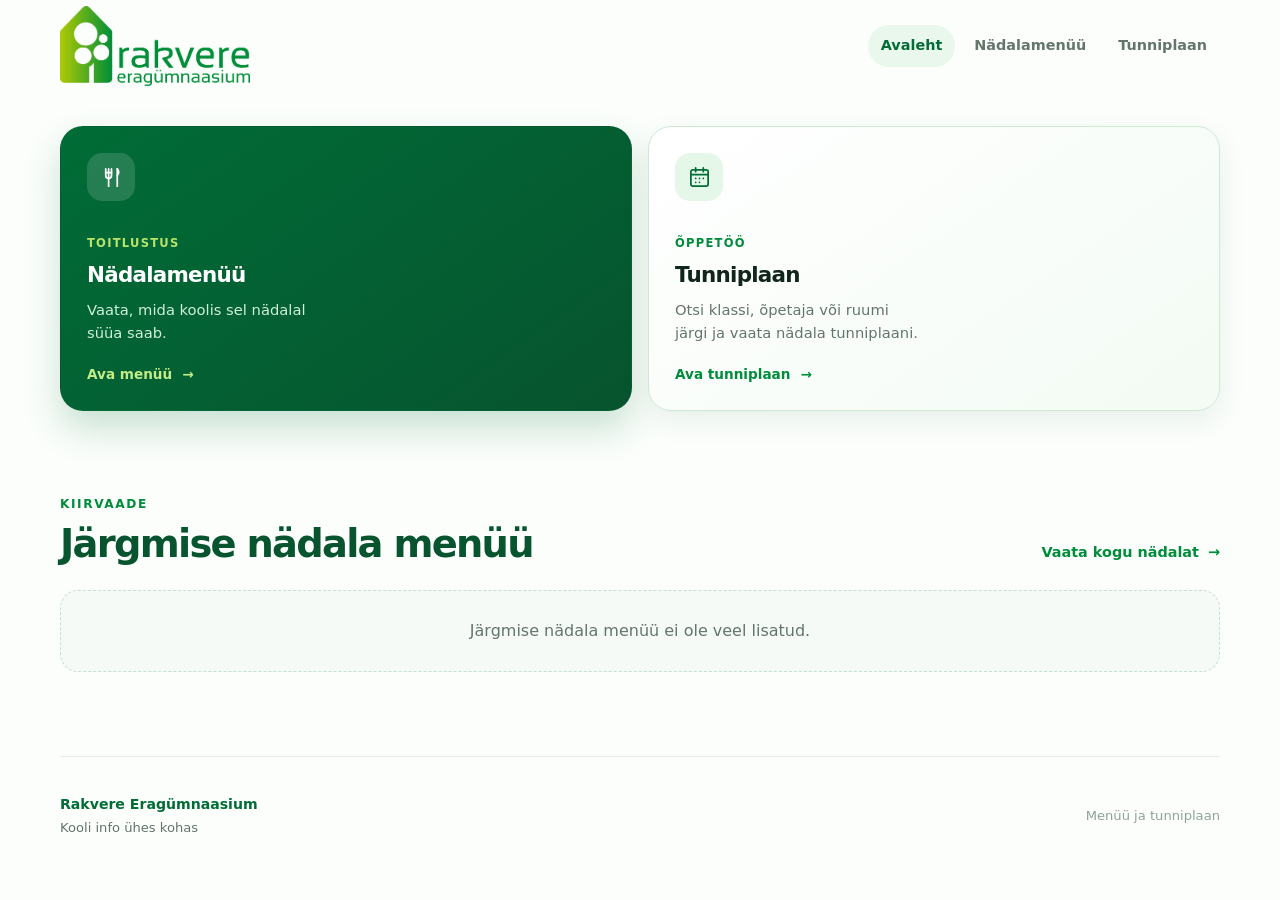
==== site/index.html @ 8d9f58c1 "Veel esilehe muudatusi" ====
<!doctype html>
<html lang="et">
  <head>
    <meta charset="utf-8">
    <meta name="viewport" content="width=device-width, initial-scale=1">
    <meta name="theme-color" content="#008c3a">
    <meta name="description" content="Rakvere Eragümnaasiumi kooli kiirlinkide keskkond.">
    <title>Rakvere Eragümnaasium</title>
    <link rel="icon" type="image/png" href="assets/house-mark.png">
    <link rel="stylesheet" href="style.css?v=16">
    <script defer src="app.js"></script>
  </head>
  <body data-page="home">
    <div class="site-shell">
      <header class="topbar">
        <a class="brand" href="index.html" aria-label="Rakvere Eragümnaasium – avaleht">
          <img src="assets/reg_logo.png" alt="Rakvere Eragümnaasium">
        </a>
        <nav class="main-nav" aria-label="Põhinavigatsioon">
          <a class="active" href="index.html">Avaleht</a>
          <a href="menu.html">Nädalamenüü</a>
          <a href="tunniplaan.html">Tunniplaan</a>
        </nav>
      </header>

      <main>
        <section class="section home-quick-links" id="quick-links" aria-label="Kiirlingid">
          <div class="service-grid">
            <a class="service-card service-card-featured" href="menu.html">
              <span class="service-icon" aria-hidden="true">
                <svg viewBox="0 0 24 24" fill="none" stroke="currentColor" stroke-width="1.8" stroke-linecap="round" stroke-linejoin="round">
                  <path d="M6 3v7a3 3 0 0 0 6 0V3"></path>
                  <path d="M9 3v18"></path>
                  <path d="M6 7h6"></path>
                  <path d="M18 3v18"></path>
                  <path d="M18 3c2 2 2 5 0 7"></path>
                </svg>
              </span>
              <span class="card-kicker">Toitlustus</span>
              <h3>Nädalamenüü</h3>
              <p>Vaata, mida koolis sel nädalal süüa saab.</p>
              <span class="card-link">Ava menüü <span aria-hidden="true">→</span></span>
            </a>

            <a class="service-card service-card-timetable" href="tunniplaan.html">
              <span class="service-icon" aria-hidden="true">
                <svg viewBox="0 0 24 24" fill="none" stroke="currentColor" stroke-width="1.8" stroke-linecap="round" stroke-linejoin="round">
                  <rect x="3" y="4" width="18" height="17" rx="2"></rect>
                  <path d="M8 2v4M16 2v4M3 9h18"></path>
                  <path d="M8 13h.01M12 13h.01M16 13h.01M8 17h.01M12 17h.01"></path>
                </svg>
              </span>
              <span class="card-kicker">Õppetöö</span>
              <h3>Tunniplaan</h3>
              <p>Otsi klassi, õpetaja või ruumi järgi ja vaata nädala tunniplaani.</p>
              <span class="card-link">Ava tunniplaan <span aria-hidden="true">→</span></span>
            </a>

          </div>
        </section>

        <section class="section menu-section" aria-labelledby="menu-preview-title">
          <div class="section-heading">
            <div>
              <p class="eyebrow">Kiirvaade</p>
              <h2 id="menu-preview-title">Tänane ja homne menüü</h2>
            </div>
            <a class="text-link" href="menu.html">Vaata kogu nädalat <span aria-hidden="true">→</span></a>
          </div>
          <div class="menu-preview" data-menu-preview>
            <div class="loading-state">Laen menüüandmeid…</div>
          </div>
        </section>
      </main>

      <footer class="footer">
        <div>
          <strong>Rakvere Eragümnaasium</strong>
          <span>Kooli info ühes kohas</span>
        </div>
        <span class="footer-note">Menüü ja tunniplaan</span>
      </footer>
    </div>
  </body>
</html>
---- site/style.css ----
:root {
  --green-900: #07542f;
  --green-800: #006c36;
  --green-700: #008c3a;
  --green-500: #39a947;
  --lime: #a9d62d;
  --ink: #10251b;
  --muted: #64756b;
  --line: #e2eee5;
  --surface: #ffffff;
  --surface-soft: #f5faf6;
  --shadow: 0 22px 60px rgba(13, 75, 43, 0.11);
  --shadow-small: 0 10px 28px rgba(13, 75, 43, 0.08);
}

* {
  box-sizing: border-box;
}

html {
  scroll-behavior: smooth;
}

body {
  margin: 0;
  min-width: 320px;
  color: var(--ink);
  background: #fbfefb;
  font-family: Inter, ui-sans-serif, system-ui, -apple-system, BlinkMacSystemFont, "Segoe UI", sans-serif;
  line-height: 1.5;
}

a {
  color: inherit;
  text-decoration: none;
}

button,
a {
  -webkit-tap-highlight-color: transparent;
}

.site-shell {
  width: min(1160px, calc(100% - 40px));
  margin: 0 auto;
}

.topbar {
  display: flex;
  align-items: center;
  justify-content: space-between;
  gap: 28px;
  min-height: 92px;
}

.brand {
  display: inline-flex;
  align-items: center;
  flex: 0 0 auto;
}

.brand img {
  display: block;
  width: 190px;
  height: auto;
  object-fit: contain;
}

.main-nav {
  display: flex;
  align-items: center;
  gap: 6px;
  color: var(--muted);
  font-size: 0.9rem;
  font-weight: 650;
}

.main-nav a {
  padding: 10px 13px;
  border-radius: 999px;
  transition: color 160ms ease, background 160ms ease;
}

.main-nav a:hover,
.main-nav a.active {
  color: var(--green-800);
  background: #eaf7ec;
}

.hero {
  position: relative;
  display: grid;
  grid-template-columns: minmax(0, 1.08fr) minmax(300px, 0.92fr);
  align-items: center;
  overflow: hidden;
  min-height: 430px;
  padding: 68px clamp(28px, 6vw, 80px);
  border: 1px solid #d9efdd;
  border-radius: 34px;
  background:
    radial-gradient(circle at 8% 10%, rgba(169, 214, 45, 0.17), transparent 27%),
    linear-gradient(125deg, #effcf1 0%, #e6f8ea 53%, #f8fff7 100%);
  box-shadow: var(--shadow);
}

.hero::after {
  position: absolute;
  right: -160px;
  bottom: -260px;
  width: 560px;
  height: 560px;
  border: 1px solid rgba(0, 140, 58, 0.12);
  border-radius: 50%;
  content: "";
}

.hero-content,
.hero-visual {
  position: relative;
  z-index: 1;
}

.eyebrow {
  margin: 0 0 12px;
  color: var(--green-700);
  font-size: 0.76rem;
  font-weight: 800;
  letter-spacing: 0.13em;
  text-transform: uppercase;
}

h1,
h2,
h3,
p {
  margin-top: 0;
}

.hero h1 {
  max-width: 650px;
  margin-bottom: 18px;
  color: var(--green-900);
  font-size: clamp(2.6rem, 6vw, 5.3rem);
  font-weight: 780;
  letter-spacing: -0.065em;
  line-height: 0.98;
}

.hero-copy {
  max-width: 530px;
  margin-bottom: 28px;
  color: #476256;
  font-size: clamp(1rem, 1.8vw, 1.12rem);
}

.hero-actions {
  display: flex;
  flex-wrap: wrap;
  align-items: center;
  gap: 12px;
}

.button {
  display: inline-flex;
  align-items: center;
  justify-content: center;
  gap: 13px;
  min-height: 48px;
  padding: 12px 19px;
  border: 1px solid transparent;
  border-radius: 14px;
  font-size: 0.92rem;
  font-weight: 750;
  transition: transform 160ms ease, box-shadow 160ms ease, background 160ms ease;
}

.button:hover {
  transform: translateY(-2px);
}

.button-primary {
  color: white;
  background: var(--green-800);
  box-shadow: 0 10px 22px rgba(0, 108, 54, 0.2);
}

.button-primary:hover {
  background: var(--green-900);
  box-shadow: 0 14px 28px rgba(0, 108, 54, 0.25);
}

.button-quiet {
  color: var(--green-800);
  border-color: rgba(0, 108, 54, 0.18);
  background: rgba(255, 255, 255, 0.68);
}

.button-quiet:hover {
  background: white;
}

.hero-visual {
  display: grid;
  place-items: center;
  min-height: 290px;
}

.hero-visual img {
  position: relative;
  z-index: 2;
  width: min(280px, 72%);
  height: auto;
  filter: drop-shadow(0 22px 18px rgba(0, 108, 54, 0.16));
}

.hero-orb {
  position: absolute;
  border-radius: 50%;
}

.hero-orb-one {
  width: 260px;
  height: 260px;
  background: linear-gradient(145deg, rgba(169, 214, 45, 0.5), rgba(0, 140, 58, 0.13));
}

.hero-orb-two {
  width: 110px;
  height: 110px;
  margin: 190px 0 0 205px;
  background: rgba(255, 255, 255, 0.66);
  box-shadow: 0 12px 30px rgba(0, 108, 54, 0.07);
}

.section {
  padding: 84px 0 0;
}

.home-quick-links {
  padding-top: 34px;
}

.section-heading {
  display: flex;
  align-items: end;
  justify-content: space-between;
  gap: 24px;
  margin-bottom: 26px;
}

.section-heading h2 {
  margin-bottom: 0;
  color: var(--green-900);
  font-size: clamp(1.75rem, 3vw, 2.45rem);
  letter-spacing: -0.045em;
  line-height: 1;
}

.section-intro {
  max-width: 310px;
  margin-bottom: 0;
  color: var(--muted);
  font-size: 0.95rem;
  text-align: right;
}

.service-grid {
  display: grid;
  grid-template-columns: repeat(2, minmax(0, 1fr));
  gap: 16px;
}

.service-card {
  display: flex;
  min-height: 285px;
  flex-direction: column;
  align-items: flex-start;
  padding: 26px;
  border: 1px solid var(--line);
  border-radius: 23px;
  background: var(--surface);
  box-shadow: var(--shadow-small);
}

a.service-card {
  transition: transform 180ms ease, box-shadow 180ms ease, border-color 180ms ease;
}

a.service-card:hover {
  border-color: #abdcb4;
  box-shadow: 0 18px 38px rgba(13, 75, 43, 0.14);
  transform: translateY(-4px);
}

.service-card-featured {
  color: white;
  border-color: transparent;
  background: linear-gradient(145deg, var(--green-800), var(--green-900));
  box-shadow: 0 18px 36px rgba(0, 108, 54, 0.2);
}

.service-card-featured:hover {
  border-color: transparent;
  box-shadow: 0 22px 45px rgba(0, 108, 54, 0.26);
}

.service-card-disabled {
  color: #7b8d82;
  background: #f8fbf8;
  box-shadow: none;
}

.service-icon {
  display: grid;
  width: 48px;
  height: 48px;
  place-items: center;
  margin-bottom: 34px;
  border-radius: 15px;
  color: var(--green-800);
  background: #e5f7e8;
}

.service-card-featured .service-icon {
  color: white;
  background: rgba(255, 255, 255, 0.14);
}

.service-card-disabled .service-icon {
  color: #91a399;
  background: #edf4ee;
}

.service-icon svg {
  width: 23px;
  height: 23px;
}

.card-kicker {
  margin-bottom: 7px;
  color: var(--green-700);
  font-size: 0.72rem;
  font-weight: 800;
  letter-spacing: 0.11em;
  text-transform: uppercase;
}

.service-card-featured .card-kicker {
  color: #b8e46c;
}

.service-card h3 {
  margin-bottom: 8px;
  color: var(--ink);
  font-size: 1.34rem;
  letter-spacing: -0.035em;
}

.service-card-featured h3 {
  color: white;
}

.service-card p {
  max-width: 250px;
  margin-bottom: 20px;
  color: var(--muted);
  font-size: 0.92rem;
}

.service-card-featured p {
  color: #d1efda;
}

.card-link,
.card-status {
  display: inline-flex;
  align-items: center;
  gap: 10px;
  margin-top: auto;
  font-size: 0.85rem;
  font-weight: 750;
}

.card-link {
  color: #c5ed87;
}

.card-status {
  color: #91a399;
}

.text-link {
  display: inline-flex;
  align-items: center;
  gap: 9px;
  color: var(--green-700);
  font-size: 0.9rem;
  font-weight: 750;
}

.text-link:hover,
.back-link:hover {
  color: var(--green-900);
}

.menu-section {
  padding-bottom: 84px;
}

.menu-preview-grid {
  display: grid;
  grid-template-columns: repeat(2, 1fr);
  gap: 16px;
}

.menu-preview-grid-single {
  grid-template-columns: 1fr;
}

.day-card {
  padding: 25px;
  border: 1px solid var(--line);
  border-radius: 22px;
  background: white;
  box-shadow: var(--shadow-small);
}

.day-content {
  display: grid;
  gap: 19px;
}

.meal-section {
  display: grid;
  gap: 9px;
}

.meal-heading {
  margin: 0;
  color: var(--green-700);
  font-size: 0.76rem;
  font-weight: 850;
  letter-spacing: 0.1em;
  text-transform: uppercase;
}

.day-header {
  display: flex;
  align-items: baseline;
  justify-content: space-between;
  gap: 16px;
  margin-bottom: 18px;
  padding-bottom: 14px;
  border-bottom: 1px solid var(--line);
}

.day-header h3 {
  margin-bottom: 0;
  color: var(--green-900);
  font-size: 1.17rem;
  letter-spacing: -0.03em;
}

.day-date {
  color: var(--muted);
  font-size: 0.82rem;
  font-weight: 700;
}

.meal-list {
  display: grid;
  gap: 11px;
  margin: 0;
  padding: 0;
  list-style: none;
}

.meal-list li {
  display: flex;
  align-items: flex-start;
  gap: 10px;
  color: #385448;
  font-size: 0.93rem;
}

.meal-list small {
  display: block;
  margin-top: 2px;
  color: var(--muted);
  font-size: 0.76rem;
}

.meal-audience {
  color: var(--green-800);
  font-weight: 800;
}

.meal-marker {
  flex: 0 0 auto;
  width: 7px;
  height: 7px;
  margin-top: 8px;
  border-radius: 50%;
  background: var(--lime);
}

.meal-empty {
  color: var(--muted) !important;
  font-style: italic;
}

.loading-state,
.empty-state {
  padding: 28px;
  border: 1px dashed #c8dfcd;
  border-radius: 18px;
  color: var(--muted);
  background: var(--surface-soft);
  text-align: center;
}

.demo-notice {
  margin-bottom: 16px;
  padding: 12px 15px;
  border: 1px solid #dcebbb;
  border-radius: 13px;
  color: #55702b;
  background: #f5fbe8;
  font-size: 0.84rem;
}

.page-intro {
  max-width: 760px;
  padding: 42px 0 30px;
}

.back-link {
  display: inline-flex;
  align-items: center;
  gap: 8px;
  margin-bottom: 30px;
  color: var(--green-700);
  font-size: 0.88rem;
  font-weight: 750;
}

.page-intro h1 {
  margin-bottom: 14px;
  color: var(--green-900);
  font-size: clamp(2rem, 4.5vw, 3.6rem);
  letter-spacing: -0.065em;
  line-height: 0.98;
}

.page-intro > p:not(.eyebrow) {
  margin-bottom: 20px;
  color: var(--muted);
  font-size: 1.06rem;
}

.menu-meta {
  display: inline-flex;
  flex-wrap: wrap;
  align-items: center;
  gap: 7px 12px;
  color: var(--muted);
  font-size: 0.84rem;
}

.menu-meta strong {
  color: var(--green-800);
}

.menu-list {
  display: grid;
  grid-template-columns: repeat(2, 1fr);
  gap: 16px;
  padding-bottom: 84px;
}

.menu-list .demo-notice,
.menu-list .empty-state,
.menu-list .loading-state {
  grid-column: 1 / -1;
}

.footer {
  display: flex;
  align-items: center;
  justify-content: space-between;
  gap: 20px;
  min-height: 120px;
  padding: 25px 0;
  border-top: 1px solid var(--line);
  color: var(--muted);
  font-size: 0.82rem;
}

.footer div {
  display: grid;
  gap: 3px;
}

.footer strong {
  color: var(--green-800);
  font-size: 0.88rem;
}

.footer a {
  color: var(--green-700);
}

.footer-note {
  color: #91a399;
}

.service-card-timetable {
  border-color: #cfe8d4;
  background: linear-gradient(145deg, #ffffff, #f3fbf4);
}

.service-card-timetable:hover {
  border-color: #8fc99a;
}

.service-card-timetable .card-link {
  color: var(--green-700);
}

.timetable-description {
  max-width: 540px;
  margin-bottom: 0;
  color: var(--muted);
  font-size: 1rem;
}

.timetable-shell {
  padding-bottom: 84px;
}

.timetable-controls {
  display: flex;
  align-items: center;
  justify-content: space-between;
  gap: 18px;
  margin-bottom: 18px;
  padding: 8px;
  border: 1px solid var(--line);
  border-radius: 18px;
  background: var(--surface);
  box-shadow: var(--shadow-small);
}

.timetable-tabs {
  display: flex;
  flex-wrap: wrap;
  gap: 5px;
}

.timetable-tab {
  min-height: 40px;
  padding: 9px 14px;
  border: 0;
  border-radius: 11px;
  color: var(--muted);
  background: transparent;
  cursor: pointer;
  font: inherit;
  font-size: 0.86rem;
  font-weight: 750;
}

.timetable-tab:hover,
.timetable-tab.is-active {
  color: var(--green-900);
  background: #e9f7ec;
}

.search-box {
  position: relative;
  z-index: 10;
  display: flex;
  align-items: center;
  gap: 9px;
  min-width: min(310px, 100%);
  padding: 0 13px;
  border: 1px solid var(--line);
  border-radius: 12px;
  color: var(--green-700);
  background: #fbfefb;
}

.search-label {
  font-size: 0.75rem;
  font-weight: 800;
  letter-spacing: 0.08em;
  text-transform: uppercase;
}

.search-box input {
  width: 100%;
  min-height: 42px;
  padding: 7px 0;
  border: 0;
  outline: 0;
  color: var(--ink);
  background: transparent;
  font: inherit;
  font-size: 0.9rem;
}

.search-results {
  position: absolute;
  top: calc(100% + 7px);
  right: 0;
  left: 0;
  z-index: 20;
  display: grid;
  max-height: 320px;
  gap: 4px;
  overflow-y: auto;
  padding: 7px;
  border: 1px solid #cfe5d3;
  border-radius: 14px;
  background: white;
  box-shadow: 0 18px 34px rgba(13, 75, 43, 0.15);
}

.search-results[hidden] {
  display: none;
}

.search-result {
  display: flex;
  align-items: center;
  justify-content: space-between;
  gap: 12px;
  width: 100%;
  padding: 10px 11px;
  border: 1px solid transparent;
  border-radius: 9px;
  color: #355244;
  background: transparent;
  cursor: pointer;
  font: inherit;
  font-size: 0.86rem;
  text-align: left;
}

.search-result:hover,
.search-result.is-selected {
  color: var(--green-900);
  border-color: #cbe8d0;
  background: #effaf1;
}

.search-result.is-selected {
  font-weight: 750;
}

.search-result-empty {
  padding: 14px 10px;
  color: var(--muted);
  font-size: 0.82rem;
  text-align: center;
}

.timetable-layout {
  display: block;
}

.detail-panel {
  border: 1px solid var(--line);
  border-radius: 22px;
  background: var(--surface);
  box-shadow: var(--shadow-small);
}

.detail-panel {
  min-width: 0;
  padding: 25px;
}

.detail-header {
  display: flex;
  align-items: flex-start;
  justify-content: space-between;
  gap: 20px;
  margin-bottom: 8px;
}

.detail-kicker {
  margin-bottom: 5px;
  color: var(--green-700);
  font-size: 0.72rem;
  font-weight: 850;
  letter-spacing: 0.11em;
  text-transform: uppercase;
}

.detail-header h2 {
  margin-bottom: 5px;
  color: var(--green-900);
  font-size: clamp(1.65rem, 3vw, 2.35rem);
  letter-spacing: -0.05em;
  line-height: 1;
}

.detail-subtitle,
.timetable-note {
  margin-bottom: 0;
  color: var(--muted);
  font-size: 0.82rem;
}

.detail-actions {
  display: flex;
  flex-wrap: wrap;
  justify-content: flex-end;
  gap: 8px;
}

.timetable-button {
  min-height: 40px;
  padding: 9px 13px;
  border-radius: 11px;
  font-size: 0.78rem;
}

.timetable-note {
  margin: 17px 0 14px;
}

.day-tabs {
  display: flex;
  flex-wrap: wrap;
  gap: 6px;
  margin-bottom: 14px;
  padding: 6px;
  border: 1px solid var(--line);
  border-radius: 14px;
  background: #f7fbf7;
}

.day-tab {
  flex: 1 1 0;
  min-height: 39px;
  padding: 8px 11px;
  border: 1px solid transparent;
  border-radius: 9px;
  color: var(--muted);
  background: transparent;
  cursor: pointer;
  font: inherit;
  font-size: 0.8rem;
  font-weight: 750;
  white-space: nowrap;
}

.day-tab:hover,
.day-tab.is-active {
  color: var(--green-900);
  border-color: #bfe2c5;
  background: white;
  box-shadow: 0 4px 10px rgba(13, 75, 43, 0.06);
}

.day-schedule {
  display: grid;
  gap: 7px;
}

.day-schedule-row {
  display: grid;
  grid-template-columns: 126px minmax(0, 1fr);
  gap: 8px;
  min-height: 84px;
}

.day-period-label,
.day-period-content {
  border: 1px solid var(--line);
  background: white;
}

.day-period-label {
  display: grid;
  align-content: center;
  gap: 3px;
  padding: 10px 12px;
  border-radius: 12px;
  color: var(--green-900);
  background: #f7fbf7;
}

.day-period-label strong {
  font-size: 0.88rem;
}

.day-period-label .period-time {
  display: flex;
  align-items: center;
  gap: 5px;
  color: var(--green-700);
  font-size: 0.77rem;
  font-weight: 800;
  white-space: nowrap;
}

.period-time-icon {
  color: var(--green-700);
  font-size: 0.95rem;
  line-height: 1;
}

.day-period-content {
  display: grid;
  align-content: center;
  gap: 6px;
  min-width: 0;
  padding: 6px;
  border-radius: 12px;
}

.empty-period {
  padding: 8px 10px;
  color: #a6b8ab;
  font-size: 0.78rem;
}

.week-scroll {
  overflow-x: auto;
  border: 1px solid var(--line);
  border-radius: 15px;
}

.week-grid {
  display: grid;
  grid-template-columns: 78px repeat(5, minmax(135px, 1fr));
  min-width: 760px;
  background: var(--line);
  gap: 1px;
}

.week-corner,
.week-day-header,
.period-label,
.timetable-cell {
  background: var(--surface);
}

.week-corner,
.week-day-header {
  min-height: 47px;
  padding: 13px 10px;
  color: var(--green-900);
  background: #eff9f1;
  font-size: 0.78rem;
  font-weight: 800;
}

.week-day-header {
  text-align: center;
}

.period-label {
  display: grid;
  align-content: start;
  gap: 3px;
  min-height: 106px;
  padding: 13px 9px;
  color: var(--green-900);
  font-size: 0.76rem;
}

.period-label strong {
  font-size: 0.9rem;
}

.period-label span {
  color: var(--muted);
  font-size: 0.7rem;
  line-height: 1.35;
}

.timetable-cell {
  display: grid;
  align-content: start;
  gap: 5px;
  min-height: 106px;
  padding: 7px;
}

.empty-slot {
  align-self: center;
  justify-self: center;
  color: #b6c7bb;
  font-size: 0.8rem;
}

.lesson-block {
  display: grid;
  gap: 8px;
  min-width: 0;
  padding: 11px 13px;
  border: 1px solid #dcece0;
  border-radius: 10px;
  color: #355244;
  background: #f8fcf8;
  line-height: 1.3;
}

.lesson-subject {
  display: grid;
  gap: 2px;
  min-width: 0;
}

.lesson-fact-label {
  color: var(--muted);
  font-size: 0.61rem;
  font-weight: 850;
  letter-spacing: 0.07em;
  line-height: 1.1;
  text-transform: uppercase;
}

.lesson-subject-value {
  overflow-wrap: anywhere;
  color: var(--green-900);
  font-size: 0.94rem;
  line-height: 1.2;
}

.lesson-facts {
  display: grid;
  grid-template-columns: minmax(0, 1.15fr) minmax(0, 1.15fr) minmax(105px, 0.8fr);
  gap: 7px;
  min-width: 0;
}

.lesson-fact {
  display: grid;
  gap: 3px;
  min-width: 0;
  padding: 7px 8px;
  border: 1px solid #e3efe5;
  border-radius: 8px;
  background: white;
}

.lesson-fact-value {
  overflow-wrap: anywhere;
  color: #355244;
  font-size: 0.78rem;
  line-height: 1.25;
}

.lesson-fact-room {
  border-color: #bfe2c5;
  background: #eff9f1;
}

.lesson-fact-room .lesson-fact-label,
.lesson-fact-room .lesson-fact-value {
  color: var(--green-700);
}

.lesson-fact-room .lesson-fact-value {
  font-size: 0.86rem;
  font-weight: 850;
}

.lesson-block-compact {
  gap: 4px;
  padding: 8px;
}

.lesson-block-compact .lesson-subject-value {
  font-size: 0.76rem;
}

.lesson-block-compact .lesson-facts {
  grid-template-columns: 1fr;
  gap: 2px;
}

.lesson-block-compact .lesson-fact {
  display: block;
  padding: 0;
  border: 0;
  background: transparent;
}

.lesson-block-compact .lesson-fact-label {
  display: inline;
  margin-right: 4px;
  font-size: 0.55rem;
}

.lesson-block-compact .lesson-fact-value {
  font-size: 0.66rem;
}

.lesson-block-compact .lesson-fact-room .lesson-fact-value {
  font-size: 0.68rem;
}

.lesson-block.is-active {
  border-color: #8dc456;
  background: #f0f9dd;
  box-shadow: inset 3px 0 0 var(--lime);
}

@media (max-width: 600px) {
  html,
  body {
    overflow-x: hidden;
  }

  .topbar {
    gap: 8px;
  }

  .main-nav {
    font-size: 0.7rem;
  }

  .main-nav a {
    padding: 8px 5px;
  }

  .timetable-controls {
    align-items: stretch;
    flex-direction: column;
    width: 100%;
    max-width: 100%;
  }

  .timetable-tabs {
    width: 100%;
    justify-content: stretch;
  }

  .timetable-tab {
    flex: 1 1 0;
    padding-inline: 8px;
  }

  .search-box {
    width: 100%;
    max-width: 100%;
    min-width: 0;
  }

  .search-results {
    right: 0;
    left: 0;
    width: 100%;
    max-width: 100%;
  }

  .search-result {
    position: relative;
    justify-content: center;
    text-align: center;
  }

  .search-result > span:last-child {
    position: absolute;
    right: 11px;
  }

  .detail-panel {
    padding: 17px;
  }

  .detail-header {
    flex-direction: column;
    gap: 14px;
  }

  .detail-actions {
    justify-content: flex-start;
  }

  .timetable-button {
    flex: 1 1 auto;
  }

  .day-tabs {
    display: grid;
    grid-template-columns: 1fr;
    overflow: visible;
    flex-wrap: initial;
  }

  .day-tab {
    width: 100%;
    min-width: 0;
  }

  .day-schedule-row {
    grid-template-columns: 1fr;
    gap: 0;
    min-height: 0;
  }

  .day-period-label {
    display: flex;
    align-items: center;
    gap: 8px;
    min-height: 52px;
    padding: 10px 12px;
    border-radius: 12px 12px 0 0;
  }

  .day-period-label strong {
    font-size: 0.75rem;
  }

  .day-period-label .period-time {
    gap: 3px;
    color: var(--green-700);
    font-size: 0.65rem;
  }

  .period-time-icon {
    font-size: 0.8rem;
  }

  .lesson-block-detailed {
    padding: 9px;
  }

  .day-period-content {
    padding: 8px;
    border-top: 0;
    border-radius: 0 0 12px 12px;
  }

  .lesson-subject-value {
    font-size: 0.86rem;
  }

  .lesson-facts {
    grid-template-columns: 1fr;
    gap: 4px;
  }

  .lesson-fact {
    display: flex;
    align-items: baseline;
    gap: 6px;
    padding: 5px 7px;
  }

  .lesson-fact-value {
    font-size: 0.73rem;
  }

  .lesson-fact-room .lesson-fact-value {
    font-size: 0.79rem;
  }
}

@media print {
  body {
    background: white;
  }

  .topbar,
  .page-intro,
  .timetable-controls,
  .detail-actions,
  .footer,
  .back-link {
    display: none !important;
  }

  .site-shell {
    width: 100%;
  }

  .timetable-shell {
    padding: 0;
  }

  .timetable-layout {
    display: block;
  }

  .detail-panel {
    padding: 0;
    border: 0;
    box-shadow: none;
  }

  .week-grid {
    min-width: 0;
  }

  .week-scroll {
    overflow: visible;
  }
}

@media (max-width: 820px) {
  .hero {
    grid-template-columns: 1fr;
    padding: 52px 30px 30px;
  }

  .hero-visual {
    min-height: 190px;
  }

  .hero-visual img {
    width: 150px;
  }

  .hero-orb-one {
    width: 160px;
    height: 160px;
  }

  .hero-orb-two {
    width: 70px;
    height: 70px;
    margin: 115px 0 0 125px;
  }

  .service-grid {
    grid-template-columns: repeat(2, 1fr);
  }
}

@media (max-width: 600px) {
  .site-shell {
    width: min(100% - 28px, 520px);
  }

  .topbar {
    min-height: auto;
    flex-wrap: wrap;
    justify-content: center;
    padding: 10px 0 12px;
  }

  .brand {
    flex: 1 0 100%;
    justify-content: center;
  }

  .brand img {
    width: 155px;
  }

  .main-nav {
    width: 100%;
    justify-content: center;
    gap: 0;
    font-size: 0.76rem;
    flex-wrap: wrap;
  }

  .main-nav a {
    padding: 8px 9px;
  }

  .hero {
    min-height: 0;
    padding: 40px 22px 22px;
    border-radius: 25px;
  }

  .hero h1 {
    font-size: clamp(2.55rem, 14vw, 4rem);
  }

  .hero-copy {
    font-size: 0.98rem;
  }

  .hero-actions {
    align-items: stretch;
    flex-direction: column;
  }

  .button {
    width: 100%;
  }

  .section {
    padding-top: 60px;
  }

  .home-quick-links {
    padding-top: 28px;
  }

  .section-heading {
    align-items: flex-start;
    flex-direction: column;
    gap: 12px;
    margin-bottom: 19px;
  }

  .section-intro {
    max-width: 100%;
    text-align: left;
  }

  .service-grid,
  .menu-preview-grid,
  .menu-list {
    grid-template-columns: 1fr;
  }

  .service-card,
  .service-card:last-child {
    grid-column: auto;
    min-height: 250px;
  }

  .menu-section {
    padding-bottom: 60px;
  }

  .page-intro {
    padding: 36px 0 30px;
  }

  .back-link {
    margin-bottom: 36px;
  }

  .menu-list {
    padding-bottom: 60px;
  }

  .footer {
    min-height: 100px;
  }
}
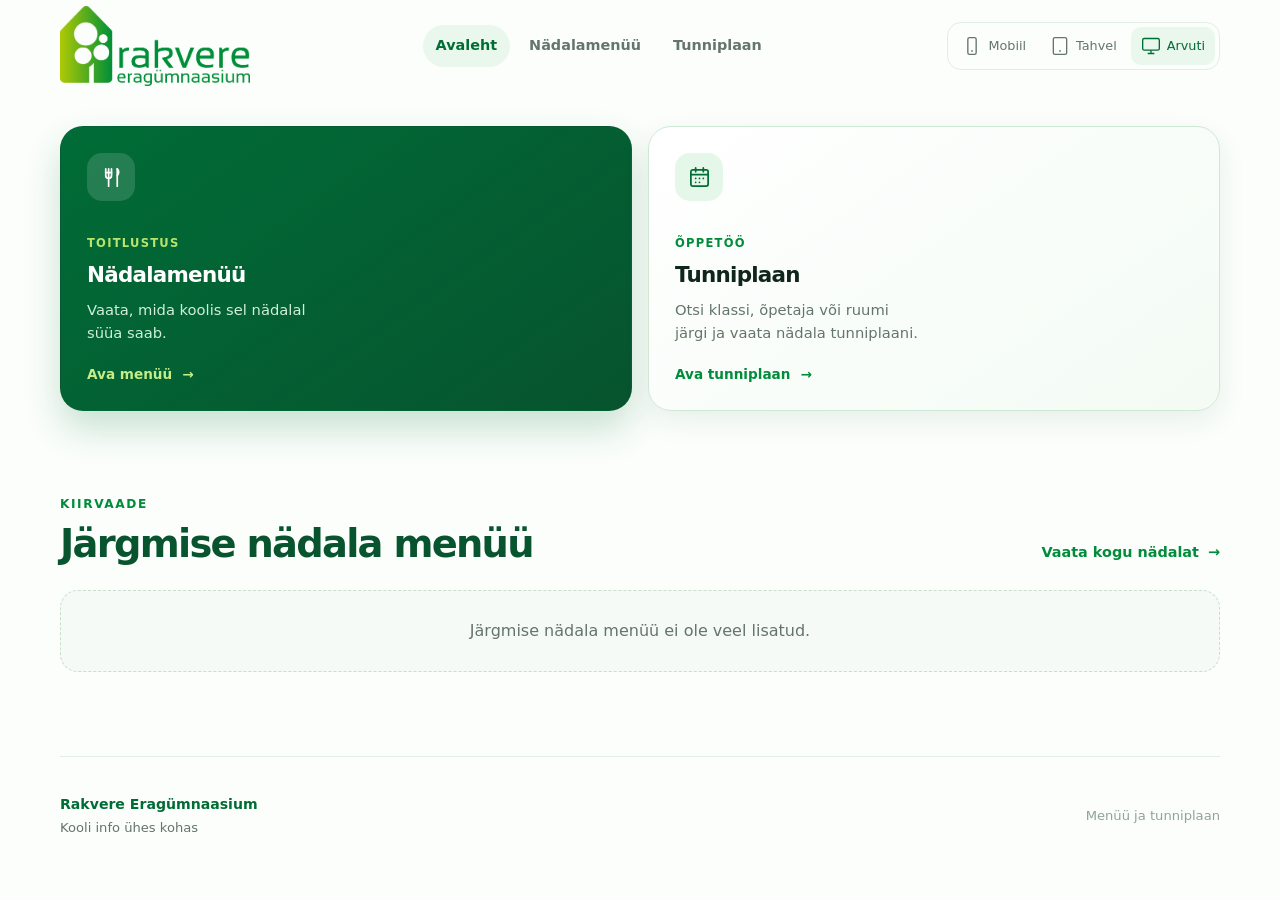
==== commit fd31765b: "Add mobile and tablet viewport preview controls" ====
--- a/site/index.html
+++ b/site/index.html
@@ -7,7 +7,8 @@
     <meta name="description" content="Rakvere Eragümnaasiumi kooli kiirlinkide keskkond.">
     <title>Rakvere Eragümnaasium</title>
     <link rel="icon" type="image/png" href="assets/house-mark.png">
-    <link rel="stylesheet" href="style.css?v=16">
+    <link rel="stylesheet" href="style.css?v=21">
+    <script defer src="device-preview.js?v=1"></script>
     <script defer src="app.js"></script>
   </head>
   <body data-page="home">
--- a/site/style.css
+++ b/site/style.css
@@ -51,6 +51,74 @@
   justify-content: space-between;
   gap: 28px;
   min-height: 92px;
+  flex-wrap: wrap;
+}
+
+.device-preview-controls {
+  display: flex;
+  gap: 4px;
+  padding: 4px;
+  border: 1px solid var(--line);
+  border-radius: 14px;
+}
+
+.device-preview-controls button {
+  display: inline-flex;
+  align-items: center;
+  gap: 6px;
+  padding: 9px 10px;
+  border: 0;
+  border-radius: 10px;
+  color: var(--muted);
+  background: transparent;
+  font: inherit;
+  font-size: 0.8rem;
+  cursor: pointer;
+}
+
+.device-preview-controls button:hover,
+.device-preview-controls button[aria-pressed="true"] {
+  color: var(--green-800);
+  background: #eaf7ec;
+}
+
+.device-preview-controls button:focus-visible {
+  outline: 2px solid var(--green-700);
+  outline-offset: 2px;
+}
+
+.device-preview-controls svg {
+  width: 20px;
+  height: 20px;
+}
+
+.device-preview-active > .site-shell > main,
+.device-preview-active > .site-shell > .footer,
+.device-preview-active .topbar > .brand,
+.device-preview-active .topbar > .main-nav {
+  display: none;
+}
+
+.device-preview-active .topbar {
+  justify-content: center;
+  min-height: 76px;
+}
+
+.device-preview-stage {
+  overflow-x: auto;
+  padding: 0 16px 24px;
+}
+
+.device-preview-stage iframe {
+  box-sizing: content-box;
+  display: block;
+  height: calc(100dvh - 100px);
+  min-height: 480px;
+  margin: 0 auto;
+  border: 1px solid var(--line);
+  border-radius: 18px;
+  background: var(--surface);
+  box-shadow: var(--shadow-small);
 }
 
 .brand {
@@ -534,6 +602,14 @@
   padding: 42px 0 30px;
 }
 
+.page-title-only {
+  padding: 30px 0 20px;
+}
+
+.page-title-only h1 {
+  margin-bottom: 0;
+}
+
 .back-link {
   display: inline-flex;
   align-items: center;
@@ -636,6 +712,24 @@
 
 .timetable-shell {
   padding-bottom: 84px;
+}
+
+body.week-window .topbar,
+body.week-window .page-intro,
+body.week-window .timetable-controls,
+body.week-window .footer,
+body.week-window .back-link {
+  display: none;
+}
+
+body.week-window .timetable-shell {
+  padding: 28px 0;
+}
+
+body.week-window .detail-panel {
+  padding: 0;
+  border: 0;
+  box-shadow: none;
 }
 
 .timetable-controls {
@@ -782,35 +876,36 @@
 }
 
 .detail-header {
-  display: flex;
-  align-items: flex-start;
-  justify-content: space-between;
+  display: grid;
+  grid-template-columns: 74px minmax(0, 1fr) 74px;
+  align-items: center;
   gap: 20px;
-  margin-bottom: 8px;
-}
-
-.detail-kicker {
-  margin-bottom: 5px;
-  color: var(--green-700);
-  font-size: 0.72rem;
-  font-weight: 850;
-  letter-spacing: 0.11em;
-  text-transform: uppercase;
+  margin-bottom: 18px;
+  text-align: center;
+}
+
+.detail-heading {
+  min-width: 0;
 }
 
 .detail-header h2 {
-  margin-bottom: 5px;
+  margin-bottom: 7px;
   color: var(--green-900);
   font-size: clamp(1.65rem, 3vw, 2.35rem);
   letter-spacing: -0.05em;
-  line-height: 1;
-}
-
-.detail-subtitle,
-.timetable-note {
-  margin-bottom: 0;
-  color: var(--muted);
-  font-size: 0.82rem;
+  line-height: 1.05;
+}
+
+.detail-subtitle {
+  margin-bottom: 4px;
+  color: var(--muted);
+  font-size: 0.95rem;
+}
+
+.detail-school-year {
+  margin: 0;
+  color: var(--muted);
+  font-size: 0.75rem;
 }
 
 .detail-actions {
@@ -820,15 +915,43 @@
   gap: 8px;
 }
 
+.detail-nav-button {
+  display: grid;
+  width: 74px;
+  height: 74px;
+  place-items: center;
+  padding: 0;
+  border: 1px solid #b5c0c6;
+  border-radius: 14px;
+  color: var(--muted);
+  background: transparent;
+  cursor: pointer;
+  font: inherit;
+  font-size: 2.1rem;
+  line-height: 1;
+}
+
+.detail-nav-button:hover:not(:disabled) {
+  border-color: var(--green-700);
+  color: var(--green-800);
+  background: #f3fbf4;
+}
+
+.detail-nav-button:disabled {
+  opacity: 0.35;
+  cursor: default;
+}
+
+.detail-actions-bottom {
+  justify-content: center;
+  margin: 0 0 18px;
+}
+
 .timetable-button {
   min-height: 40px;
   padding: 9px 13px;
   border-radius: 11px;
   font-size: 0.78rem;
-}
-
-.timetable-note {
-  margin: 17px 0 14px;
 }
 
 .day-tabs {
@@ -1153,6 +1276,10 @@
     min-width: 0;
   }
 
+  .search-box input {
+    font-size: 16px;
+  }
+
   .search-results {
     right: 0;
     left: 0;
@@ -1176,28 +1303,58 @@
   }
 
   .detail-header {
-    flex-direction: column;
-    gap: 14px;
+    grid-template-columns: 54px minmax(0, 1fr) 54px;
+    gap: 8px;
+    margin-bottom: 16px;
+  }
+
+  .detail-nav-button {
+    width: 54px;
+    height: 54px;
+    border-radius: 12px;
+    font-size: 1.7rem;
+  }
+
+  .detail-header h2 {
+    font-size: clamp(1.35rem, 7vw, 1.85rem);
+    line-height: 1.08;
+  }
+
+  .detail-subtitle {
+    font-size: 0.8rem;
+  }
+
+  .detail-school-year {
+    font-size: 0.67rem;
   }
 
   .detail-actions {
     justify-content: flex-start;
   }
 
+  .detail-actions-bottom {
+    justify-content: center;
+    width: 100%;
+  }
+
   .timetable-button {
     flex: 1 1 auto;
   }
 
   .day-tabs {
-    display: grid;
-    grid-template-columns: 1fr;
+    display: flex;
+    align-items: center;
+    justify-content: center;
     overflow: visible;
-    flex-wrap: initial;
   }
 
   .day-tab {
-    width: 100%;
+    flex: 0 1 auto;
+    width: clamp(72px, 24vw, 96px);
     min-width: 0;
+    min-height: 36px;
+    padding: 8px 4px;
+    font-size: 0.7rem;
   }
 
   .day-schedule-row {
@@ -1230,7 +1387,8 @@
   }
 
   .lesson-block-detailed {
-    padding: 9px;
+    gap: 12px;
+    padding: 16px 18px;
   }
 
   .day-period-content {
@@ -1240,27 +1398,62 @@
   }
 
   .lesson-subject-value {
-    font-size: 0.86rem;
+    font-size: 1.12rem;
+    line-height: 1.25;
   }
 
   .lesson-facts {
-    grid-template-columns: 1fr;
-    gap: 4px;
+    display: block;
   }
 
   .lesson-fact {
-    display: flex;
-    align-items: baseline;
-    gap: 6px;
-    padding: 5px 7px;
+    display: block;
+    margin: 0;
+    padding: 0;
+    border: 0;
+    background: transparent;
+  }
+
+  .lesson-fact + .lesson-fact {
+    margin-top: 8px;
+  }
+
+  .lesson-subject > .lesson-fact-label {
+    display: none;
+  }
+
+  .lesson-fact-label {
+    display: inline;
+    margin-right: 5px;
+    color: var(--ink);
+    font-size: 1rem;
+    font-weight: 800;
+    letter-spacing: 0;
+    text-transform: none;
+  }
+
+  .lesson-fact-label::after {
+    content: ":";
   }
 
   .lesson-fact-value {
-    font-size: 0.73rem;
+    display: inline;
+    color: #355244;
+    font-size: 1rem;
+    line-height: 1.35;
+  }
+
+  .lesson-fact-room {
+    border: 0;
+    background: transparent;
   }
 
   .lesson-fact-room .lesson-fact-value {
-    font-size: 0.79rem;
+    font-size: 1rem;
+  }
+
+  body.week-window .timetable-shell {
+    padding: 20px 0;
   }
 }
 
@@ -1273,6 +1466,7 @@
   .page-intro,
   .timetable-controls,
   .detail-actions,
+  .detail-nav-button,
   .footer,
   .back-link {
     display: none !important;
@@ -1431,6 +1625,10 @@
     padding: 36px 0 30px;
   }
 
+  .page-title-only {
+    padding: 26px 0 18px;
+  }
+
   .back-link {
     margin-bottom: 36px;
   }
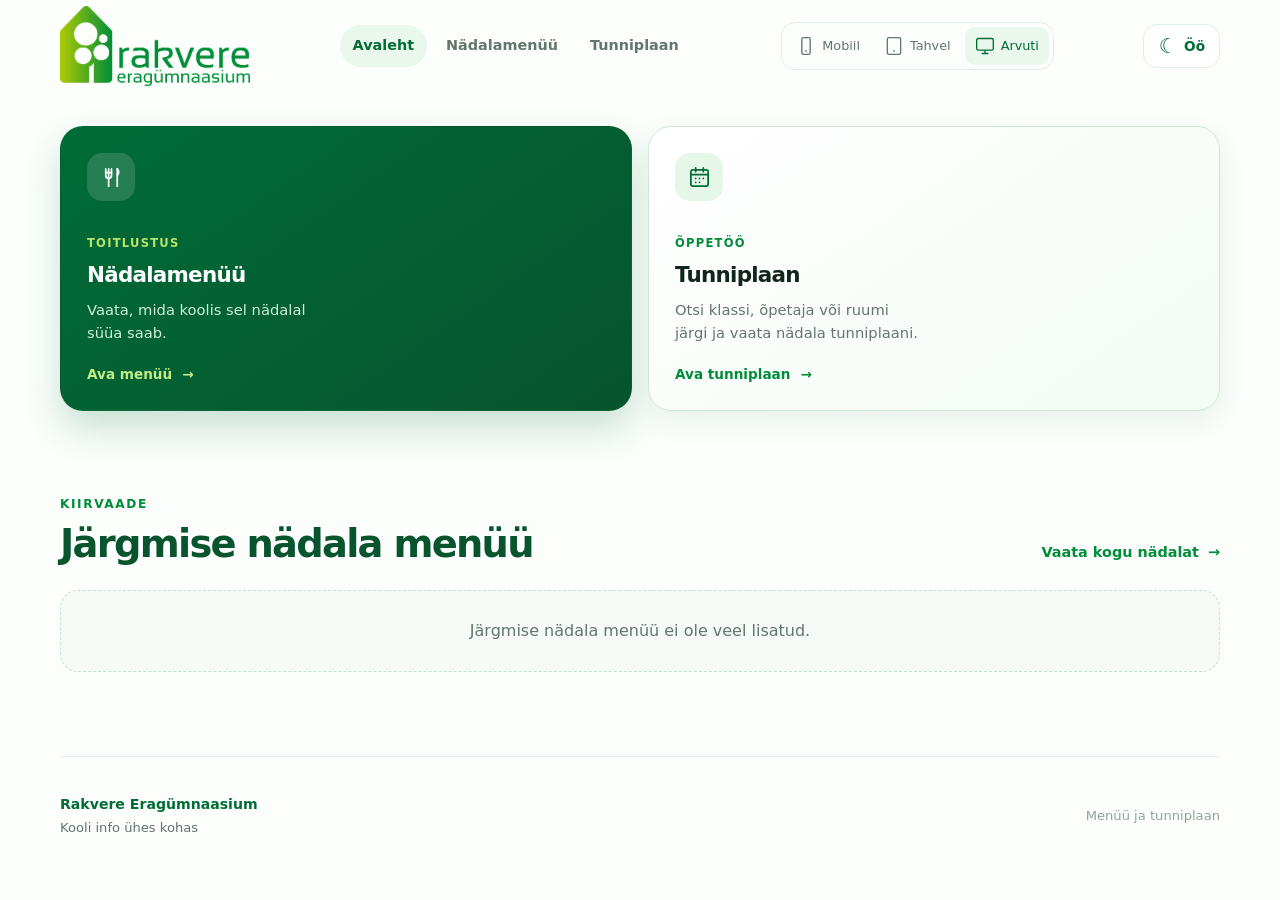
==== commit 15101e5c: "Add persistent day and night theme toggle" ====
--- a/site/index.html
+++ b/site/index.html
@@ -7,7 +7,8 @@
     <meta name="description" content="Rakvere Eragümnaasiumi kooli kiirlinkide keskkond.">
     <title>Rakvere Eragümnaasium</title>
     <link rel="icon" type="image/png" href="assets/house-mark.png">
-    <link rel="stylesheet" href="style.css?v=21">
+    <script src="theme.js?v=1"></script>
+    <link rel="stylesheet" href="style.css?v=23">
     <script defer src="device-preview.js?v=1"></script>
     <script defer src="app.js"></script>
   </head>
--- a/site/style.css
+++ b/site/style.css
@@ -501,6 +501,23 @@
 .meal-section {
   display: grid;
   gap: 9px;
+}
+
+@media (min-width: 601px) {
+  .menu-list .day-card {
+    grid-column: 1 / -1;
+  }
+
+  .menu-list .day-content {
+    grid-template-columns: minmax(0, 1fr) minmax(0, 1.4fr);
+    align-items: start;
+    gap: 28px;
+  }
+
+  .menu-list .meal-section + .meal-section {
+    padding-left: 28px;
+    border-left: 1px solid var(--line);
+  }
 }
 
 .meal-heading {
@@ -1641,3 +1658,145 @@
     min-height: 100px;
   }
 }
+
+:root {
+  color-scheme: light;
+}
+
+.theme-toggle {
+  display: inline-flex;
+  align-items: center;
+  justify-content: center;
+  gap: 7px;
+  min-height: 44px;
+  padding: 9px 14px;
+  border: 1px solid var(--line);
+  border-radius: 14px;
+  color: var(--green-800);
+  background: var(--surface);
+  font: inherit;
+  font-size: 0.85rem;
+  font-weight: 650;
+  cursor: pointer;
+}
+
+.theme-toggle:hover {
+  background: var(--surface-soft);
+}
+
+.theme-toggle:focus-visible {
+  outline: 2px solid var(--green-700);
+  outline-offset: 3px;
+}
+
+.theme-toggle span {
+  font-size: 1.3rem;
+  line-height: 1;
+}
+
+@media screen {
+  :root[data-theme="dark"] {
+    color-scheme: dark;
+    --green-900: #c6efd4;
+    --green-800: #9ee0b4;
+    --green-700: #77d99c;
+    --green-500: #60c985;
+    --ink: #e6f0e9;
+    --muted: #a3b9ab;
+    --line: #344a3d;
+    --surface: #192920;
+    --surface-soft: #20362a;
+    --shadow: 0 22px 60px rgba(0, 0, 0, 0.25);
+    --shadow-small: 0 10px 28px rgba(0, 0, 0, 0.18);
+  }
+
+  [data-theme="dark"] body,
+  [data-theme="dark"] .search-box {
+    background: #101b16;
+  }
+
+  [data-theme="dark"] .day-card,
+  [data-theme="dark"] .search-results,
+  [data-theme="dark"] .day-period-content,
+  [data-theme="dark"] .lesson-fact,
+  [data-theme="dark"] .day-tab.is-active,
+  [data-theme="dark"] .day-tab:hover,
+  [data-theme="dark"] .button-quiet {
+    background: var(--surface);
+    border-color: var(--line);
+  }
+
+  [data-theme="dark"] .main-nav a:hover,
+  [data-theme="dark"] .main-nav a.active,
+  [data-theme="dark"] .device-preview-controls button:hover,
+  [data-theme="dark"] .device-preview-controls button[aria-pressed="true"],
+  [data-theme="dark"] .timetable-tab:hover,
+  [data-theme="dark"] .timetable-tab.is-active,
+  [data-theme="dark"] .search-result:hover,
+  [data-theme="dark"] .search-result.is-selected,
+  [data-theme="dark"] .day-tabs,
+  [data-theme="dark"] .day-period-label,
+  [data-theme="dark"] .week-corner,
+  [data-theme="dark"] .week-day-header,
+  [data-theme="dark"] .lesson-block,
+  [data-theme="dark"] .lesson-fact-room,
+  [data-theme="dark"] .service-icon,
+  [data-theme="dark"] .detail-nav-button:hover:not(:disabled) {
+    background: var(--surface-soft);
+    border-color: var(--line);
+  }
+
+  [data-theme="dark"] .lesson-block-compact .lesson-fact {
+    background: transparent;
+  }
+
+  [data-theme="dark"] .meal-list li,
+  [data-theme="dark"] .search-result,
+  [data-theme="dark"] .lesson-block,
+  [data-theme="dark"] .lesson-fact-value,
+  [data-theme="dark"] .hero-copy {
+    color: var(--ink);
+  }
+
+  [data-theme="dark"] .empty-period,
+  [data-theme="dark"] .empty-slot {
+    color: var(--muted);
+  }
+
+  [data-theme="dark"] .service-card-timetable,
+  [data-theme="dark"] .hero {
+    border-color: var(--line);
+    background: linear-gradient(145deg, var(--surface), var(--surface-soft));
+  }
+
+  [data-theme="dark"] .service-card-featured {
+    background: linear-gradient(145deg, #006c36, #07542f);
+  }
+
+  [data-theme="dark"] .button-primary {
+    color: #10251b;
+  }
+
+  [data-theme="dark"] .lesson-block.is-active {
+    background: #304122;
+    border-color: #8dc456;
+  }
+
+  [data-theme="dark"] .demo-notice {
+    color: #d1e5a7;
+    background: #2b3820;
+    border-color: #53643d;
+  }
+
+  [data-theme="dark"] .loading-state,
+  [data-theme="dark"] .empty-state,
+  [data-theme="dark"] .search-results {
+    border-color: var(--line);
+  }
+
+  [data-theme="dark"] .brand img {
+    padding: 6px;
+    border-radius: 10px;
+    background: #f5faf6;
+  }
+}
